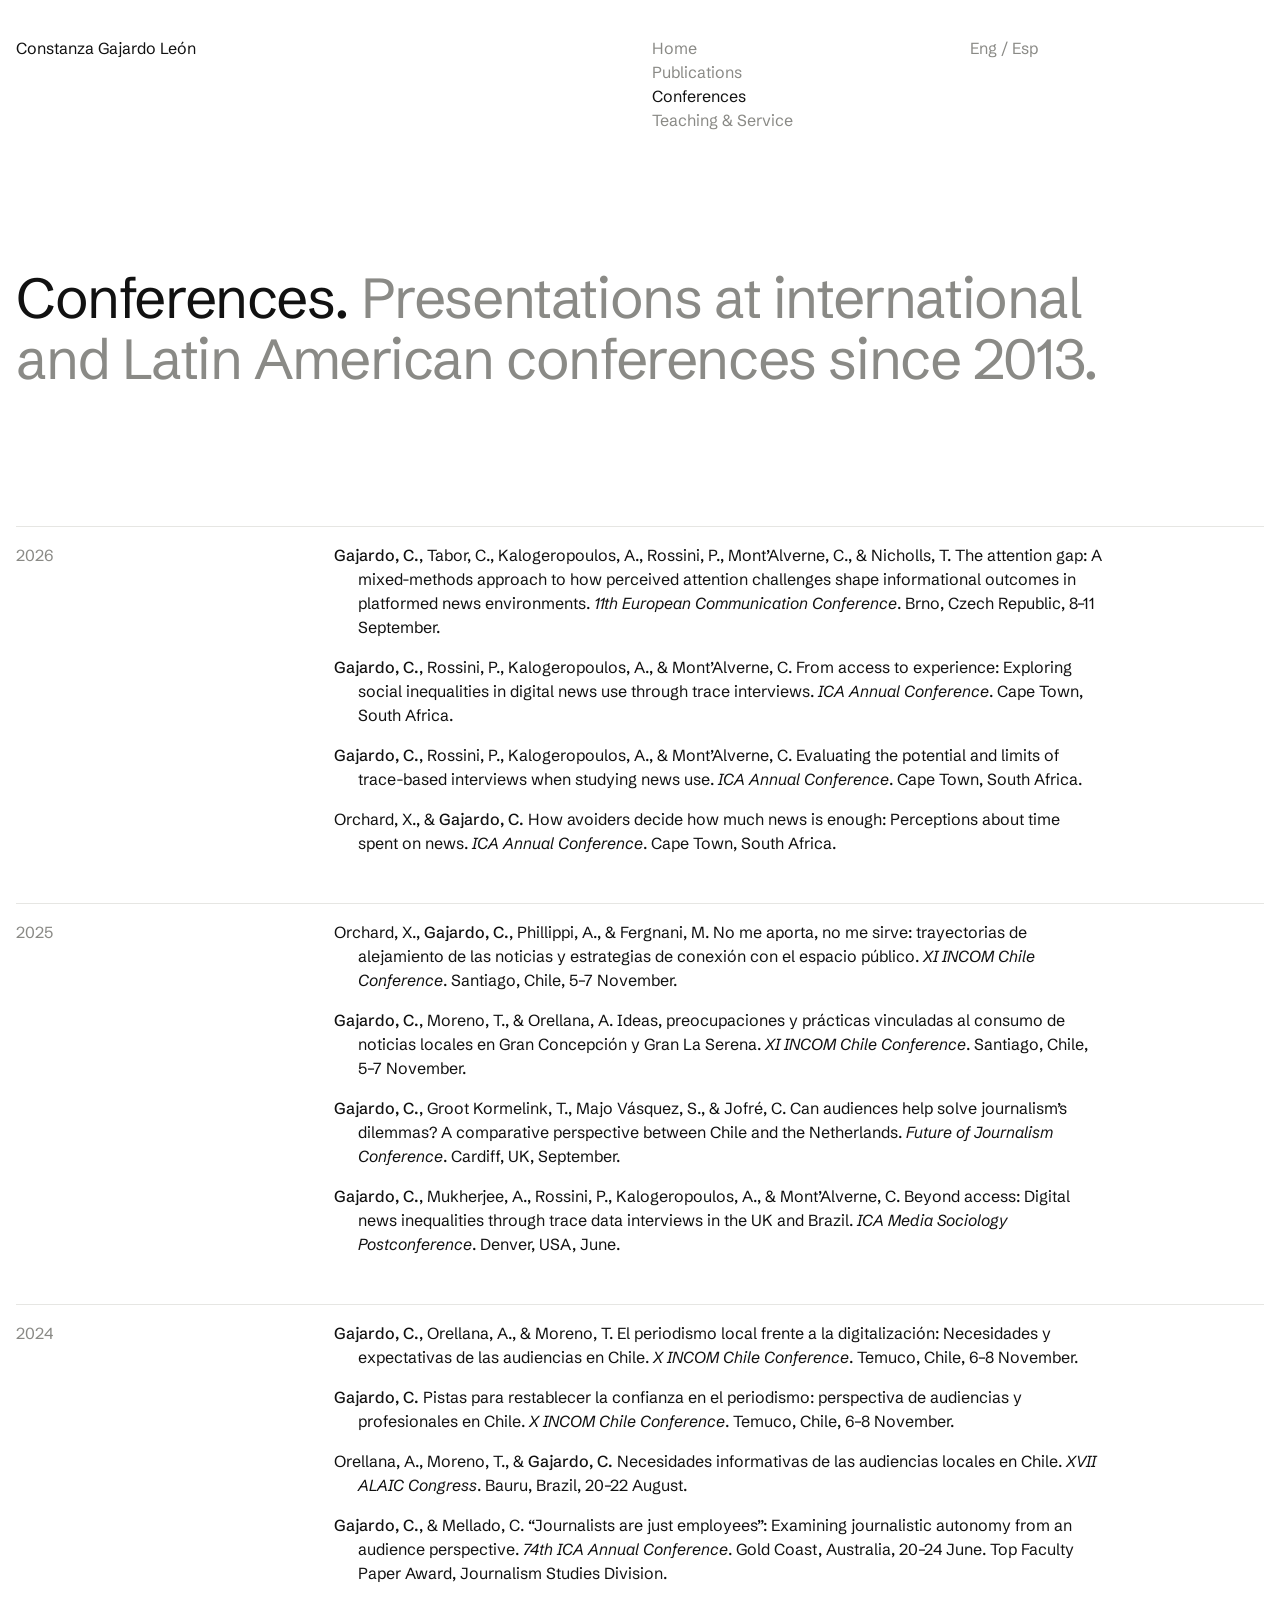
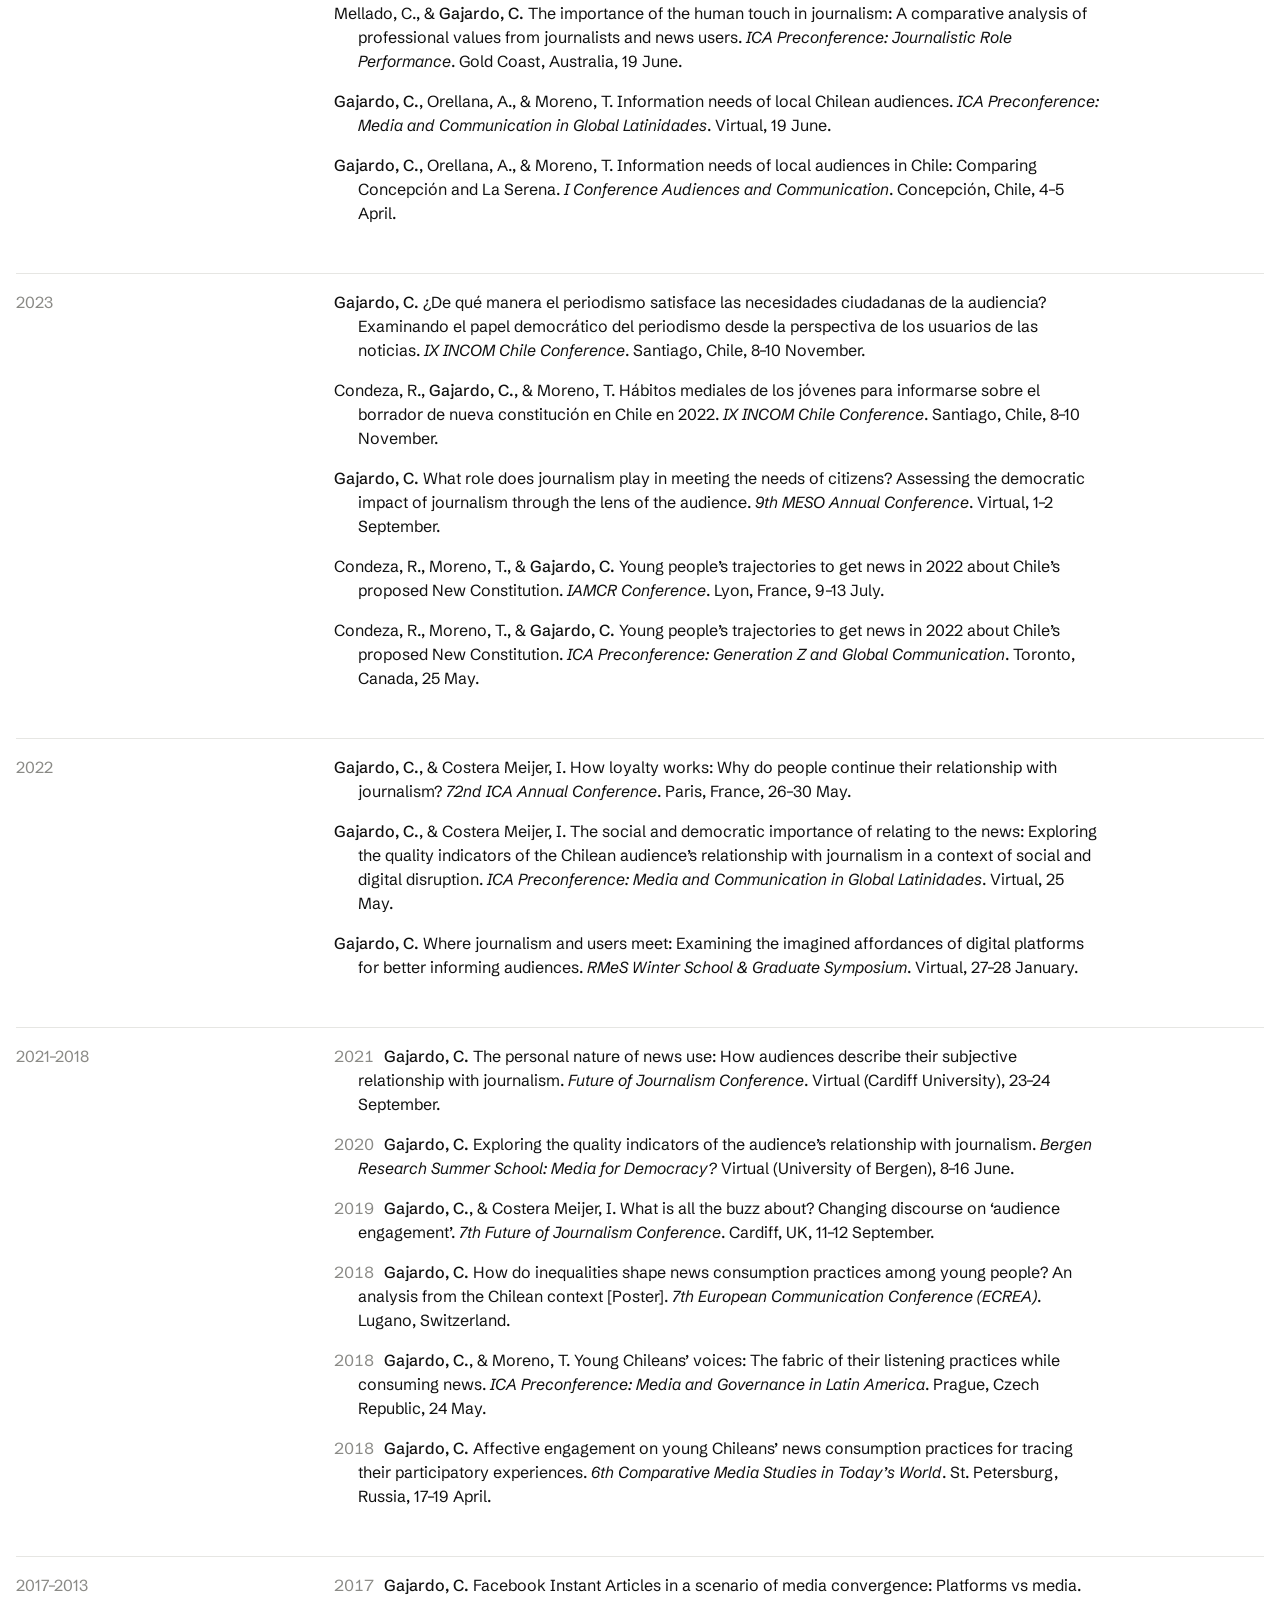
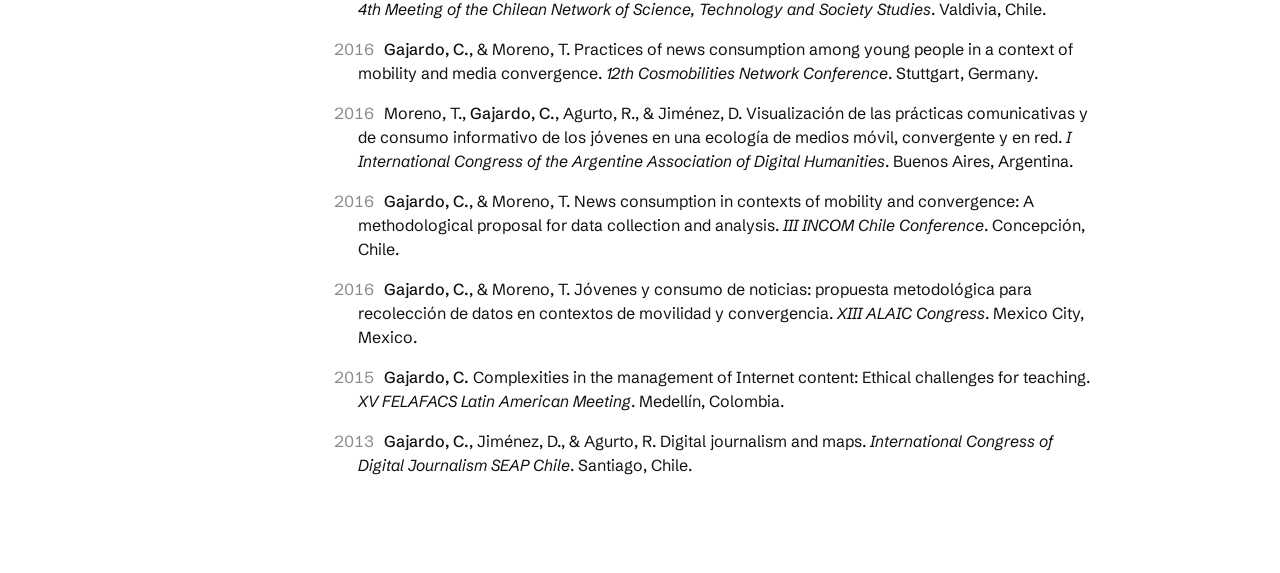
==== conferences.html @ 3b59dcf9 "New site: Swiss layout, publications, conferences, teaching, consulting Co-Authored-By: Claude Opus " ====
<!doctype html>
<html lang="en">
<head>
<meta charset="utf-8">
<meta name="viewport" content="width=device-width, initial-scale=1, viewport-fit=cover">
<title>Conferences · Constanza Gajardo León</title>
<meta name="description" content="Conference presentations by Constanza Gajardo León at ICA, ECREA, Future of Journalism, IAMCR, INCOM and ALAIC since 2013.">
<link rel="canonical" href="https://constnz.github.io/conferences.html">
<meta name="author" content="Constanza Gajardo León">
<meta name="robots" content="index, follow">
<meta property="og:type" content="website">
<meta property="og:title" content="Conferences · Constanza Gajardo León">
<meta property="og:description" content="Conference presentations by Constanza Gajardo León at ICA, ECREA, Future of Journalism, IAMCR, INCOM and ALAIC since 2013.">
<meta property="og:url" content="https://constnz.github.io/conferences.html">
<meta property="og:locale" content="en_GB">
<meta name="twitter:card" content="summary">
<link rel="preconnect" href="https://fonts.googleapis.com">
<link rel="preconnect" href="https://fonts.gstatic.com" crossorigin>
<link rel="stylesheet" href="https://fonts.googleapis.com/css2?family=Schibsted+Grotesk:ital,wght@0,400;0,500;1,400&display=swap">
<link rel="stylesheet" href="style.css">
</head>
<body>
<div class="wrap">

  <header class="site grid">
    <a href="index.html">Constanza Gajardo León</a>
    <div aria-hidden="true"></div>
    <nav aria-label="Site"><ul>
      <li><a href="index.html">Home</a></li>
      <li><a href="publications.html">Publications</a></li>
      <li><a href="conferences.html" aria-current="page">Conferences</a></li>
      <li><a href="teaching.html">Teaching &amp; Service</a></li>
    </ul></nav>
    <div class="lang"><a href="index.html">Eng</a> <span class="muted">/</span> <a href="es.html" lang="es">Esp</a></div>
  </header>

  <main class="grid">
    <h1 class="statement">Conferences. <span class="muted">Presentations at international and Latin American conferences since 2013.</span></h1>
  </main>

  <div class="page">

  <section aria-labelledby="y2026">
    <h2 id="y2026">2026</h2>
    <ol class="refs">
      <li><b>Gajardo, C.</b>, Tabor, C., Kalogeropoulos, A., Rossini, P., Mont’Alverne, C., &amp; Nicholls, T. The attention gap: A mixed-methods approach to how perceived attention challenges shape informational outcomes in platformed news environments. <i>11th European Communication Conference</i>. Brno, Czech Republic, 8–11 September.</li>
      <li><b>Gajardo, C.</b>, Rossini, P., Kalogeropoulos, A., &amp; Mont’Alverne, C. From access to experience: Exploring social inequalities in digital news use through trace interviews. <i>ICA Annual Conference</i>. Cape Town, South Africa.</li>
      <li><b>Gajardo, C.</b>, Rossini, P., Kalogeropoulos, A., &amp; Mont’Alverne, C. Evaluating the potential and limits of trace-based interviews when studying news use. <i>ICA Annual Conference</i>. Cape Town, South Africa.</li>
      <li>Orchard, X., &amp; <b>Gajardo, C.</b> How avoiders decide how much news is enough: Perceptions about time spent on news. <i>ICA Annual Conference</i>. Cape Town, South Africa.</li>
    </ol>
  </section>

  <section aria-labelledby="y2025">
    <h2 id="y2025">2025</h2>
    <ol class="refs">
      <li>Orchard, X., <b>Gajardo, C.</b>, Phillippi, A., &amp; Fergnani, M. No me aporta, no me sirve: trayectorias de alejamiento de las noticias y estrategias de conexión con el espacio público. <i>XI INCOM Chile Conference</i>. Santiago, Chile, 5–7 November.</li>
      <li><b>Gajardo, C.</b>, Moreno, T., &amp; Orellana, A. Ideas, preocupaciones y prácticas vinculadas al consumo de noticias locales en Gran Concepción y Gran La Serena. <i>XI INCOM Chile Conference</i>. Santiago, Chile, 5–7 November.</li>
      <li><b>Gajardo, C.</b>, Groot Kormelink, T., Majo Vásquez, S., &amp; Jofré, C. Can audiences help solve journalism’s dilemmas? A comparative perspective between Chile and the Netherlands. <i>Future of Journalism Conference</i>. Cardiff, UK, September.</li>
      <li><b>Gajardo, C.</b>, Mukherjee, A., Rossini, P., Kalogeropoulos, A., &amp; Mont’Alverne, C. Beyond access: Digital news inequalities through trace data interviews in the UK and Brazil. <i>ICA Media Sociology Postconference</i>. Denver, USA, June.</li>
    </ol>
  </section>

  <section aria-labelledby="y2024">
    <h2 id="y2024">2024</h2>
    <ol class="refs">
      <li><b>Gajardo, C.</b>, Orellana, A., &amp; Moreno, T. El periodismo local frente a la digitalización: Necesidades y expectativas de las audiencias en Chile. <i>X INCOM Chile Conference</i>. Temuco, Chile, 6–8 November.</li>
      <li><b>Gajardo, C.</b> Pistas para restablecer la confianza en el periodismo: perspectiva de audiencias y profesionales en Chile. <i>X INCOM Chile Conference</i>. Temuco, Chile, 6–8 November.</li>
      <li>Orellana, A., Moreno, T., &amp; <b>Gajardo, C.</b> Necesidades informativas de las audiencias locales en Chile. <i>XVII ALAIC Congress</i>. Bauru, Brazil, 20–22 August.</li>
      <li><b>Gajardo, C.</b>, &amp; Mellado, C. “Journalists are just employees”: Examining journalistic autonomy from an audience perspective. <i>74th ICA Annual Conference</i>. Gold Coast, Australia, 20–24 June. Top Faculty Paper Award, Journalism Studies Division.</li>
      <li>Mellado, C., &amp; <b>Gajardo, C.</b> The importance of the human touch in journalism: A comparative analysis of professional values from journalists and news users. <i>ICA Preconference: Journalistic Role Performance</i>. Gold Coast, Australia, 19 June.</li>
      <li><b>Gajardo, C.</b>, Orellana, A., &amp; Moreno, T. Information needs of local Chilean audiences. <i>ICA Preconference: Media and Communication in Global Latinidades</i>. Virtual, 19 June.</li>
      <li><b>Gajardo, C.</b>, Orellana, A., &amp; Moreno, T. Information needs of local audiences in Chile: Comparing Concepción and La Serena. <i>I Conference Audiences and Communication</i>. Concepción, Chile, 4–5 April.</li>
    </ol>
  </section>

  <section aria-labelledby="y2023">
    <h2 id="y2023">2023</h2>
    <ol class="refs">
      <li><b>Gajardo, C.</b> ¿De qué manera el periodismo satisface las necesidades ciudadanas de la audiencia? Examinando el papel democrático del periodismo desde la perspectiva de los usuarios de las noticias. <i>IX INCOM Chile Conference</i>. Santiago, Chile, 8–10 November.</li>
      <li>Condeza, R., <b>Gajardo, C.</b>, &amp; Moreno, T. Hábitos mediales de los jóvenes para informarse sobre el borrador de nueva constitución en Chile en 2022. <i>IX INCOM Chile Conference</i>. Santiago, Chile, 8–10 November.</li>
      <li><b>Gajardo, C.</b> What role does journalism play in meeting the needs of citizens? Assessing the democratic impact of journalism through the lens of the audience. <i>9th MESO Annual Conference</i>. Virtual, 1–2 September.</li>
      <li>Condeza, R., Moreno, T., &amp; <b>Gajardo, C.</b> Young people’s trajectories to get news in 2022 about Chile’s proposed New Constitution. <i>IAMCR Conference</i>. Lyon, France, 9–13 July.</li>
      <li>Condeza, R., Moreno, T., &amp; <b>Gajardo, C.</b> Young people’s trajectories to get news in 2022 about Chile’s proposed New Constitution. <i>ICA Preconference: Generation Z and Global Communication</i>. Toronto, Canada, 25 May.</li>
    </ol>
  </section>

  <section aria-labelledby="y2022">
    <h2 id="y2022">2022</h2>
    <ol class="refs">
      <li><b>Gajardo, C.</b>, &amp; Costera Meijer, I. How loyalty works: Why do people continue their relationship with journalism? <i>72nd ICA Annual Conference</i>. Paris, France, 26–30 May.</li>
      <li><b>Gajardo, C.</b>, &amp; Costera Meijer, I. The social and democratic importance of relating to the news: Exploring the quality indicators of the Chilean audience’s relationship with journalism in a context of social and digital disruption. <i>ICA Preconference: Media and Communication in Global Latinidades</i>. Virtual, 25 May.</li>
      <li><b>Gajardo, C.</b> Where journalism and users meet: Examining the imagined affordances of digital platforms for better informing audiences. <i>RMeS Winter School &amp; Graduate Symposium</i>. Virtual, 27–28 January.</li>
    </ol>
  </section>

  <section aria-labelledby="y2018">
    <h2 id="y2018">2021–2018</h2>
    <ol class="refs">
      <li><span class="yr">2021</span><b>Gajardo, C.</b> The personal nature of news use: How audiences describe their subjective relationship with journalism. <i>Future of Journalism Conference</i>. Virtual (Cardiff University), 23–24 September.</li>
      <li><span class="yr">2020</span><b>Gajardo, C.</b> Exploring the quality indicators of the audience’s relationship with journalism. <i>Bergen Research Summer School: Media for Democracy?</i> Virtual (University of Bergen), 8–16 June.</li>
      <li><span class="yr">2019</span><b>Gajardo, C.</b>, &amp; Costera Meijer, I. What is all the buzz about? Changing discourse on ‘audience engagement’. <i>7th Future of Journalism Conference</i>. Cardiff, UK, 11–12 September.</li>
      <li><span class="yr">2018</span><b>Gajardo, C.</b> How do inequalities shape news consumption practices among young people? An analysis from the Chilean context [Poster]. <i>7th European Communication Conference (ECREA)</i>. Lugano, Switzerland.</li>
      <li><span class="yr">2018</span><b>Gajardo, C.</b>, &amp; Moreno, T. Young Chileans’ voices: The fabric of their listening practices while consuming news. <i>ICA Preconference: Media and Governance in Latin America</i>. Prague, Czech Republic, 24 May.</li>
      <li><span class="yr">2018</span><b>Gajardo, C.</b> Affective engagement on young Chileans’ news consumption practices for tracing their participatory experiences. <i>6th Comparative Media Studies in Today’s World</i>. St. Petersburg, Russia, 17–19 April.</li>
    </ol>
  </section>

  <section aria-labelledby="y2013">
    <h2 id="y2013">2017–2013</h2>
    <ol class="refs">
      <li><span class="yr">2017</span><b>Gajardo, C.</b> Facebook Instant Articles in a scenario of media convergence: Platforms vs media. <i>4th Meeting of the Chilean Network of Science, Technology and Society Studies</i>. Valdivia, Chile.</li>
      <li><span class="yr">2016</span><b>Gajardo, C.</b>, &amp; Moreno, T. Practices of news consumption among young people in a context of mobility and media convergence. <i>12th Cosmobilities Network Conference</i>. Stuttgart, Germany.</li>
      <li><span class="yr">2016</span>Moreno, T., <b>Gajardo, C.</b>, Agurto, R., &amp; Jiménez, D. Visualización de las prácticas comunicativas y de consumo informativo de los jóvenes en una ecología de medios móvil, convergente y en red. <i>I International Congress of the Argentine Association of Digital Humanities</i>. Buenos Aires, Argentina.</li>
      <li><span class="yr">2016</span><b>Gajardo, C.</b>, &amp; Moreno, T. News consumption in contexts of mobility and convergence: A methodological proposal for data collection and analysis. <i>III INCOM Chile Conference</i>. Concepción, Chile.</li>
      <li><span class="yr">2016</span><b>Gajardo, C.</b>, &amp; Moreno, T. Jóvenes y consumo de noticias: propuesta metodológica para recolección de datos en contextos de movilidad y convergencia. <i>XIII ALAIC Congress</i>. Mexico City, Mexico.</li>
      <li><span class="yr">2015</span><b>Gajardo, C.</b> Complexities in the management of Internet content: Ethical challenges for teaching. <i>XV FELAFACS Latin American Meeting</i>. Medellín, Colombia.</li>
      <li><span class="yr">2013</span><b>Gajardo, C.</b>, Jiménez, D., &amp; Agurto, R. Digital journalism and maps. <i>International Congress of Digital Journalism SEAP Chile</i>. Santiago, Chile.</li>
    </ol>
  </section>


  </div>


</div>
</body>
</html>
---- style.css ----
/* Constanza Gajardo León — site styles. Plain CSS, no build step. MIT licensed. */
/* Layout: a four-column Swiss grid. One typeface, one text size, one large statement per page. */
:root {
  --paper: #ffffff;
  --ink:   #111111;
  --muted: #8a8a86;
  --rule:  #e6e6e3;
  --sans: "Schibsted Grotesk", "Helvetica Neue", Helvetica, Arial, system-ui, sans-serif;
  color-scheme: light;
}
@media (prefers-color-scheme: dark) {
  :root { --paper: #111111; --ink: #f1f1ee; --muted: #8b8b86; --rule: #2a2a28; color-scheme: dark; }
}

*, *::before, *::after { box-sizing: border-box; }
html { -webkit-text-size-adjust: 100%; }
body {
  margin: 0; background: var(--paper); color: var(--ink);
  font: 400 1rem/1.5 var(--sans);
  padding-block: clamp(1.25rem, 3vw, 2.25rem) clamp(3rem, 8vw, 6rem);
  padding-left: max(16px, env(safe-area-inset-left, 0px));
  padding-right: max(16px, env(safe-area-inset-right, 0px));
}
.wrap { max-width: 90rem; margin: 0 auto; display: grid; gap: clamp(4rem, 11vw, 8.5rem); }

a {
  color: inherit;
  text-decoration: underline; text-decoration-color: transparent;
  text-underline-offset: 3px; text-decoration-thickness: 1px;
  transition: color .25s ease, text-decoration-color .25s ease;
}
a:hover { text-decoration-color: currentColor; }

/* Smooth movement: cross-fade between pages, gentle fade-in on load */
@view-transition { navigation: auto; }
::view-transition-old(root), ::view-transition-new(root) { animation-duration: .35s; animation-timing-function: ease; }
@keyframes rise { from { opacity: 0; transform: translateY(8px); } to { opacity: 1; transform: none; } }
.wrap > * { animation: rise .7s cubic-bezier(.2, .7, .2, 1) both; }
.wrap > *:nth-child(2) { animation-delay: .08s; }
.wrap > *:nth-child(3) { animation-delay: .16s; }
.wrap > *:nth-child(n+4) { animation-delay: .24s; }
html { scroll-behavior: smooth; }
@media (prefers-reduced-motion: reduce) {
  .wrap > * { animation: none; }
  a { transition: none; }
  html { scroll-behavior: auto; }
  @view-transition { navigation: none; }
}
a:focus-visible { outline: 2px solid var(--ink); outline-offset: 3px; }
.muted { color: var(--muted); }
i, em { font-style: italic; }

/* The grid */
.grid { display: grid; grid-template-columns: repeat(4, minmax(0, 1fr)); gap: 1.5rem; }
.grid > * { min-width: 0; }

/* Site header */
.site ul { list-style: none; margin: 0; padding: 0; }
.site nav a { color: var(--muted); }
.site nav a[aria-current="page"] { color: var(--ink); }
.site .lang a { color: var(--muted); }
.site .lang a[aria-current="page"] { color: var(--ink); }

/* The one large thing on each page */
.statement {
  grid-column: 1 / -1; margin: 0;
  font: 400 clamp(1.9rem, 4.4vw, 3.6rem)/1.08 var(--sans);
  letter-spacing: -.025em; max-width: 22em; text-wrap: balance;
}
.statement .muted { color: var(--muted); }

/* Home columns */
.cols p { margin: 0 0 .9rem; }
.label { display: block; color: var(--muted); margin-bottom: .5rem; }
ol.short { list-style: none; margin: 0; padding: 0; display: grid; gap: .6rem; }

/* Inner pages: label in the first column, content across the other three */
.page { display: grid; gap: 3rem; }
section { display: grid; grid-template-columns: repeat(4, minmax(0, 1fr)); gap: 0 1.5rem; border-top: 1px solid var(--rule); padding-top: 1rem; }
section > h2 { grid-column: 1; grid-row: 1 / span 20; margin: 0; font: 400 1rem/1.5 var(--sans); color: var(--muted); }
section > :not(h2) { grid-column: 2 / -1; min-width: 0; }
section > :not(h2) + :not(h2) { margin-top: .75rem; }
h3 { margin: 1rem 0 0; font: 400 1rem/1.5 var(--sans); color: var(--muted); }
section > h3:first-of-type { margin-top: 0; }

ol.refs { list-style: none; margin: 0; padding: 0; display: grid; gap: 1rem; max-width: 48rem; }
ol.refs li { padding-left: 1.5rem; text-indent: -1.5rem; }
ol.refs a { color: var(--muted); word-break: break-word; }
ol.refs a:hover { color: var(--ink); }
ol.refs b { font-weight: 500; }
.yr { color: var(--muted); margin-right: .6rem; font-variant-numeric: tabular-nums; }

ul.log { list-style: none; margin: 0; padding: 0; display: grid; gap: .6rem; max-width: 52rem; }
ul.log li { display: grid; grid-template-columns: 7rem minmax(0, 1fr); gap: 1.5rem; }
.kind { color: var(--muted); font-variant-numeric: tabular-nums; }
.where { color: var(--muted); }

@media (max-width: 760px) {
  .grid { grid-template-columns: repeat(2, minmax(0, 1fr)); gap: 1.5rem 1rem; }
  .wide { grid-column: 1 / -1; }
  .site > [aria-hidden="true"] { display: none; }
  section { grid-template-columns: 1fr; }
  section > h2, section > :not(h2) { grid-column: 1; grid-row: auto; }
  section > h2 { margin-bottom: .75rem; }
  ul.log li { grid-template-columns: 1fr; gap: 0; }
}

/* Consulting: services as a small grid of title + description */
.services { display: grid; grid-template-columns: repeat(3, minmax(0, 1fr)); gap: 2rem 1.5rem; }
.services h3 { margin: 0 0 .4rem; color: var(--ink); }
.services p { margin: 0; color: var(--muted); }
.note { color: var(--muted); max-width: 40rem; margin: 0; }
.cta { font: 400 clamp(1.4rem, 2.6vw, 2rem)/1.2 var(--sans); letter-spacing: -.015em; margin: 0; max-width: 28em; }
@media (max-width: 760px) { .services { grid-template-columns: 1fr; } }

.services.two { grid-template-columns: repeat(2, minmax(0, 1fr)); max-width: 52rem; }
.cta + .services { margin-top: 1.75rem; }
@media (max-width: 760px) { .services.two { grid-template-columns: 1fr; } }
.prose { max-width: 40rem; }
.prose p { margin: 0 0 1rem; }
.prose p:last-child { margin-bottom: 0; }
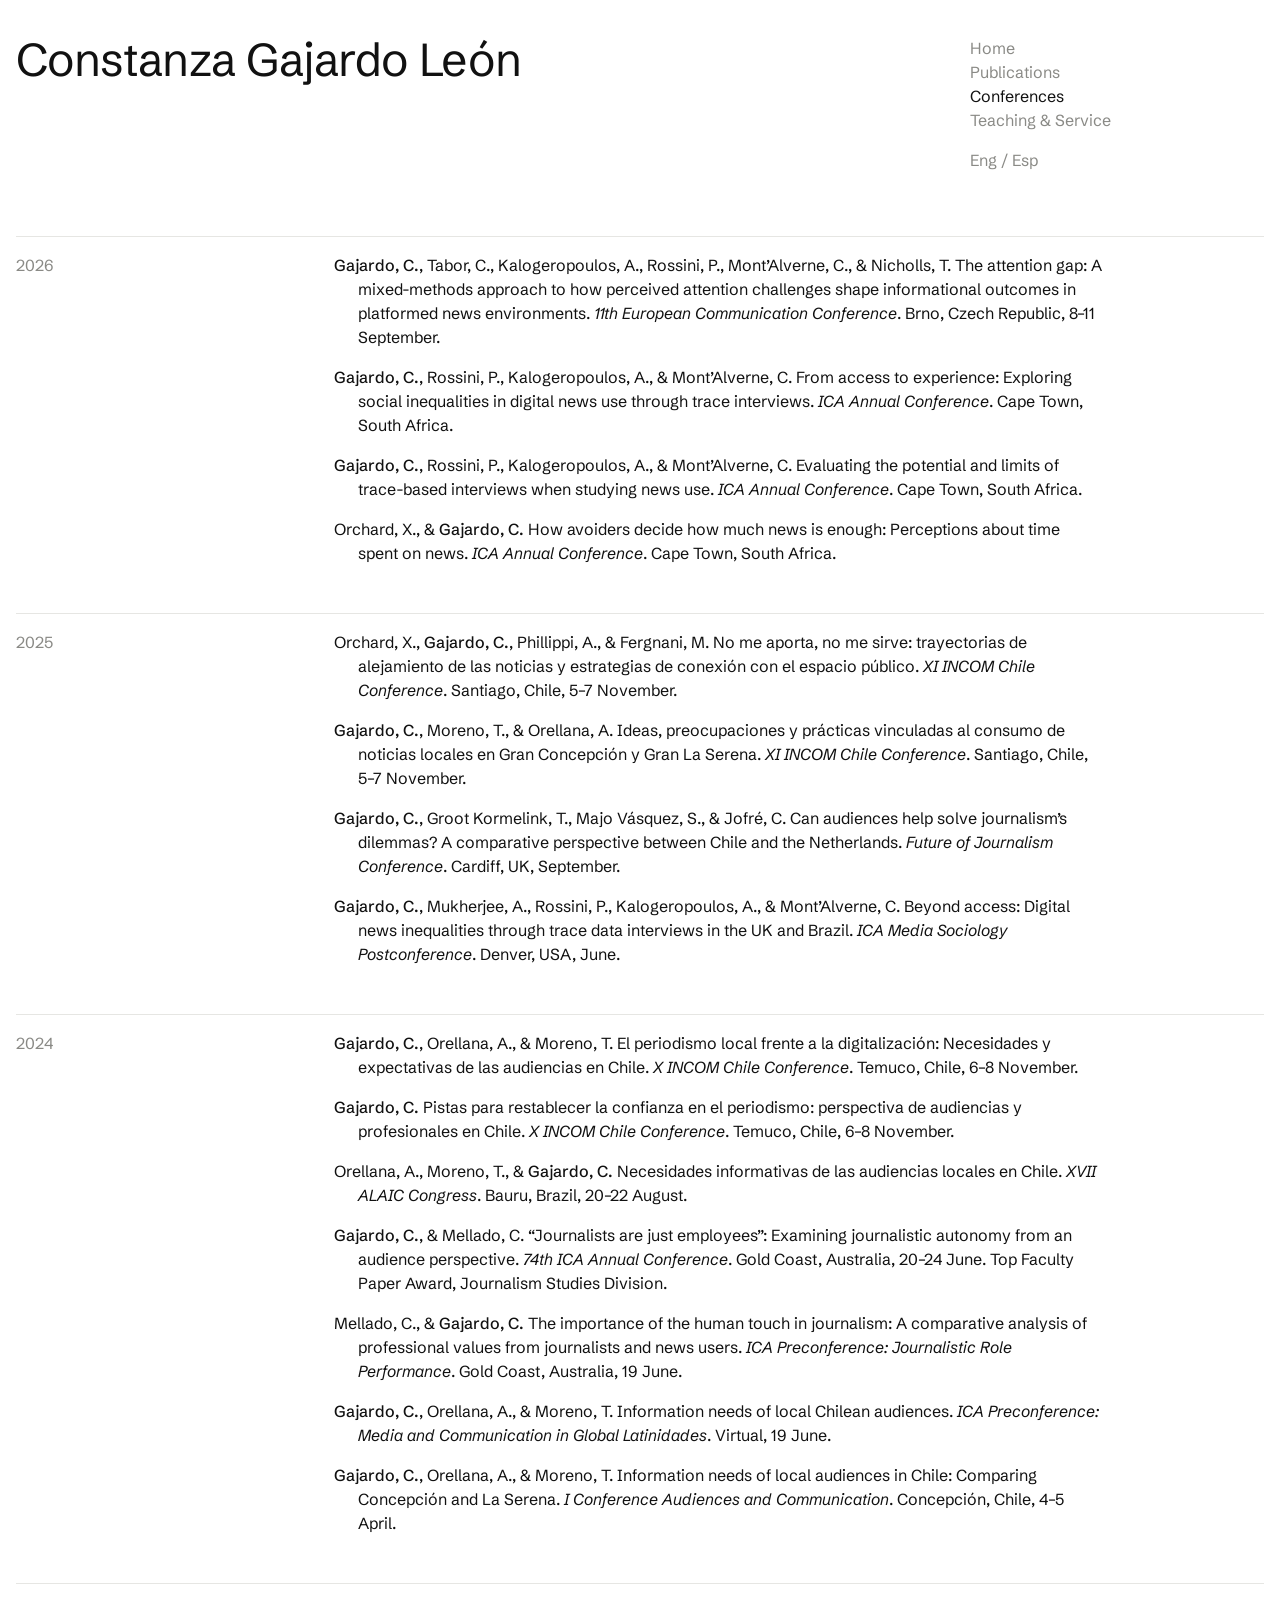
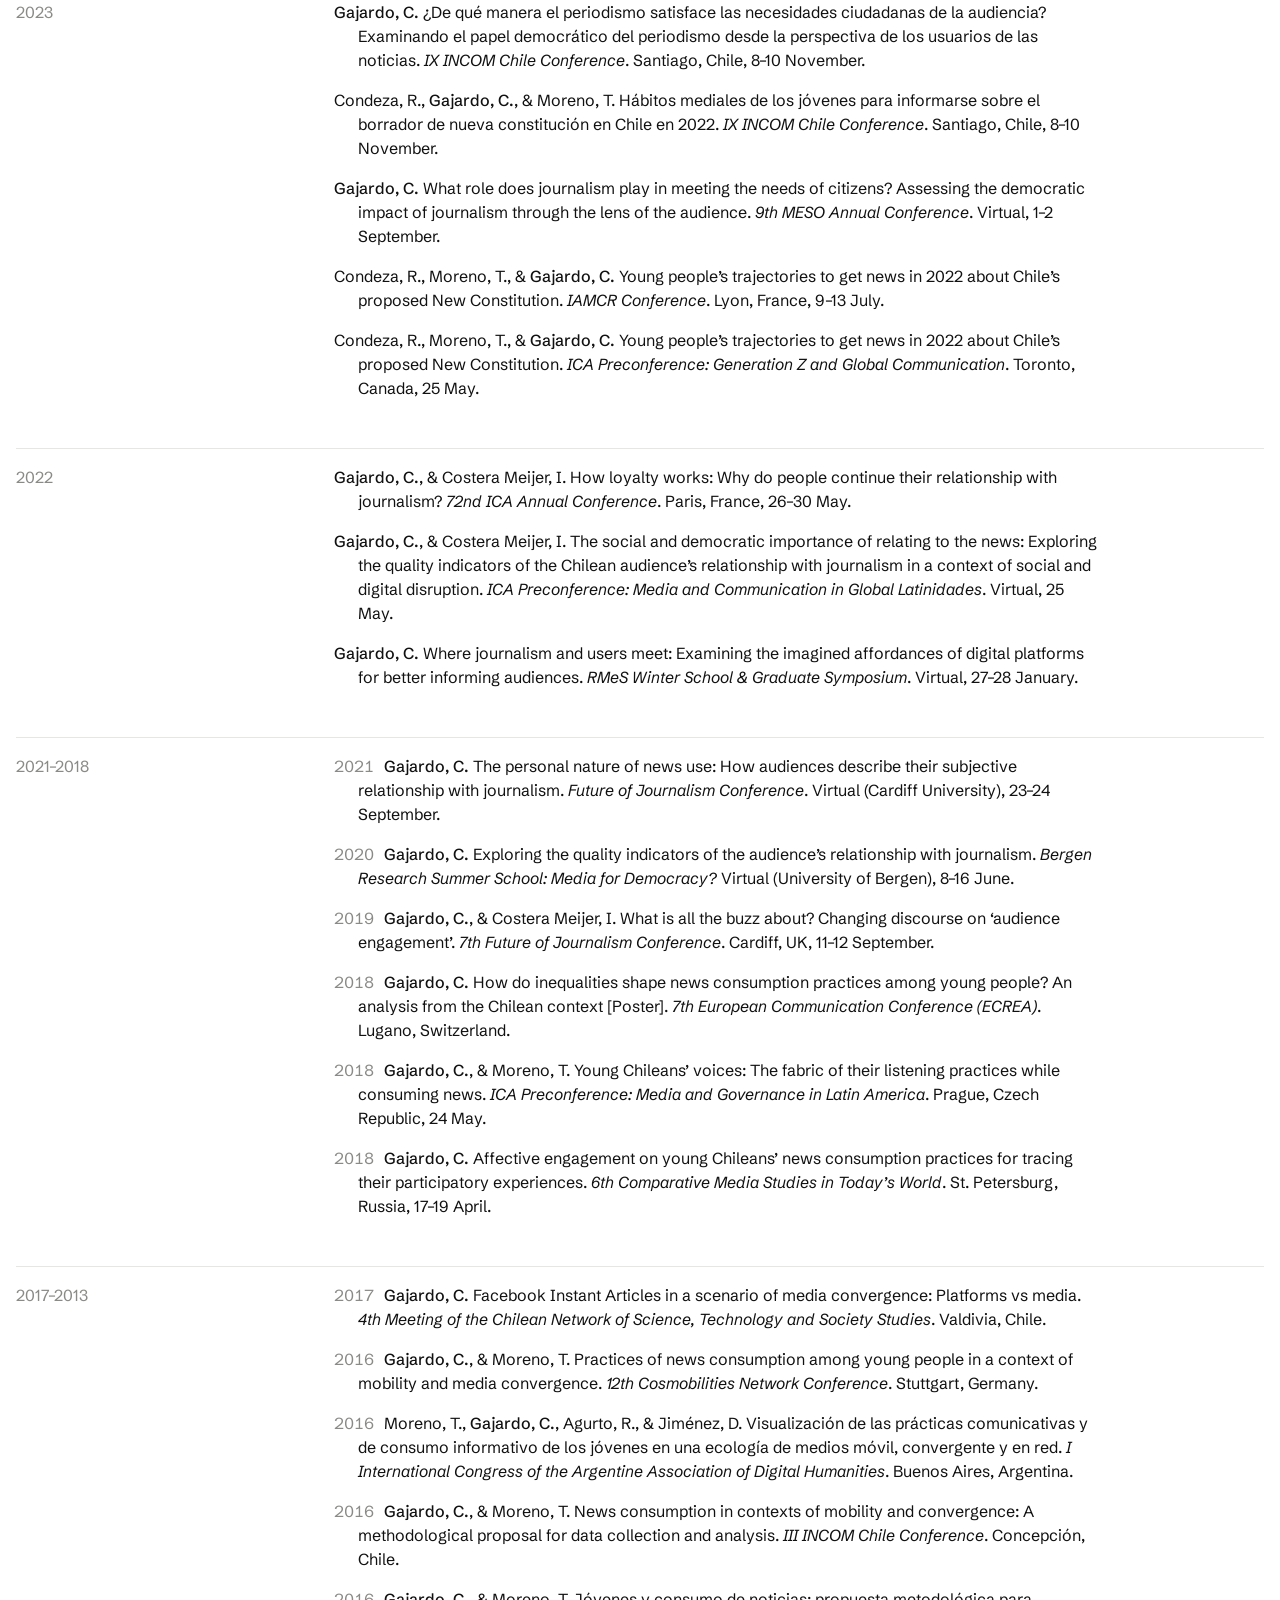
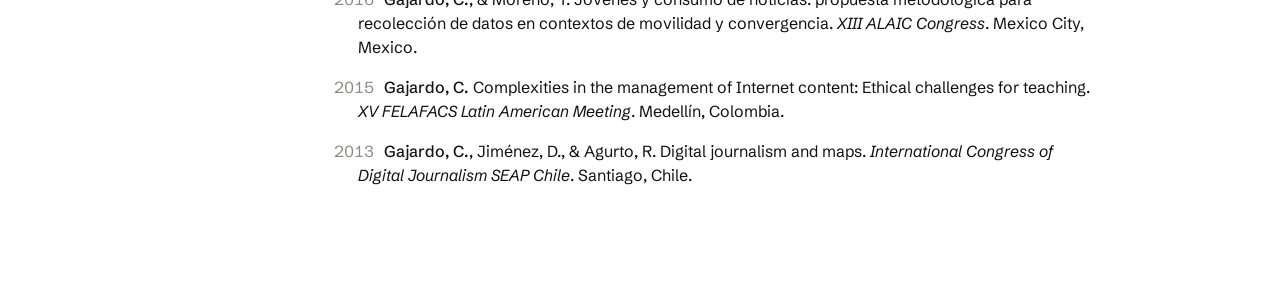
==== commit 7b30dd03: "Home page: name header, portrait and bio; consistent header on all pages Co-Authored-By: Claude Opus" ====
--- a/conferences.html
+++ b/conferences.html
@@ -22,21 +22,20 @@
 <body>
 <div class="wrap">
 
-  <header class="site grid">
-    <a href="index.html">Constanza Gajardo León</a>
-    <div aria-hidden="true"></div>
-    <nav aria-label="Site"><ul>
+  <header class="site grid big">
+    <p class="name"><a href="index.html">Constanza Gajardo León</a></p>
+    <div class="navcol">
+      <nav aria-label="Site"><ul>
       <li><a href="index.html">Home</a></li>
       <li><a href="publications.html">Publications</a></li>
       <li><a href="conferences.html" aria-current="page">Conferences</a></li>
       <li><a href="teaching.html">Teaching &amp; Service</a></li>
     </ul></nav>
-    <div class="lang"><a href="index.html">Eng</a> <span class="muted">/</span> <a href="es.html" lang="es">Esp</a></div>
+      <div class="lang"><a href="index.html">Eng</a> <span class="muted">/</span> <a href="es.html" lang="es">Esp</a></div>
+    </div>
   </header>
 
-  <main class="grid">
-    <h1 class="statement">Conferences. <span class="muted">Presentations at international and Latin American conferences since 2013.</span></h1>
-  </main>
+  <h1 class="sr-only">Conferences</h1>
 
   <div class="page">
 
--- a/style.css
+++ b/style.css
@@ -119,3 +119,65 @@
 .prose { max-width: 40rem; }
 .prose p { margin: 0 0 1rem; }
 .prose p:last-child { margin-bottom: 0; }
+
+/* Home: portrait in the first column, bio across the other three */
+.name { margin: 0; font: inherit; }
+.hero { align-items: start; }
+.portrait { grid-column: 1; margin: 0; width: 100%; }
+.portrait img { display: block; width: 100%; height: auto; aspect-ratio: 4 / 5; object-fit: cover; }
+.bio { grid-column: 2 / -1; max-width: 46rem; }
+.bio p { margin: 0 0 1rem; max-width: 40em; }
+.bio-lead { font: 400 clamp(1.6rem, 3vw, 2.5rem)/1.12 var(--sans); letter-spacing: -.02em; max-width: 18em !important; margin-bottom: 1.75rem !important; text-wrap: balance; }
+.span2 { grid-column: span 2; }
+@media (max-width: 760px) {
+  .portrait { grid-column: 1 / -1; max-width: 12rem; }
+  .bio { grid-column: 1 / -1; }
+  .cols > [aria-hidden="true"] { display: none; }
+  .span2 { grid-column: 1 / -1; }
+}
+
+/* Header: name across three columns, menu and language in the fourth */
+.site { align-items: start; }
+.site .name { grid-column: 1 / 4; margin: 0; font: inherit; }
+.site .navcol { grid-column: 4; display: grid; gap: 1rem; align-content: start; }
+.site.big .name { font: 400 clamp(2.6rem, 6.4vw, 5.8rem)/.95 var(--sans); letter-spacing: -.035em; text-wrap: balance; }
+.site.big + .hero { margin-top: calc(-1 * clamp(4rem, 11vw, 8.5rem) + clamp(2.5rem, 5vw, 4.5rem)); }
+.bio-lead { color: var(--muted); }
+@media (max-width: 760px) {
+  .site .name, .site .navcol { grid-column: 1 / -1; }
+  .site .navcol nav ul { display: flex; flex-wrap: wrap; gap: .25rem 1rem; }
+  .site .navcol { gap: .5rem; }
+}
+
+.sr-only { position: absolute; width: 1px; height: 1px; overflow: hidden; clip: rect(0 0 0 0); white-space: nowrap; }
+.site.big + .sr-only + .page { margin-top: calc(-1 * clamp(4rem, 11vw, 8.5rem) + clamp(2.5rem, 5vw, 4.5rem)); }
+.wrap > .sr-only { animation: none; }
+
+/* Name at medium size */
+.site.big .name { font-size: clamp(2rem, 3.6vw, 3.2rem); line-height: 1.05; letter-spacing: -.02em; }
+.bio p:first-child { margin-top: 0; }
+
+/* Smaller portrait */
+.portrait { max-width: 13rem; }
+@media (max-width: 760px) { .portrait { max-width: 9rem; } }
+
+/* Photo + bio as one compact block, like a book-jacket author note */
+.portrait { justify-self: end; max-width: 12rem; }
+.portrait img { aspect-ratio: 9 / 10; }
+.bio p { font-size: 1.15rem; line-height: 1.55; max-width: 34em; }
+@media (max-width: 760px) { .portrait { justify-self: start; max-width: 9rem; } .bio p { font-size: 1.05rem; } }
+
+/* Photo flush left under the name, bio directly beside it */
+.hero { display: flex; gap: 2rem; align-items: flex-start; }
+.hero .portrait { flex: none; width: 12rem; max-width: none; justify-self: auto; }
+.hero .bio { flex: 1; min-width: 0; }
+@media (max-width: 760px) { .hero { flex-direction: column; gap: 1.5rem; } .hero .portrait { width: 9rem; } }
+
+/* Recent lines up with the bio; Elsewhere stays under the menu */
+.cols { grid-template-columns: 12rem minmax(0, 1fr) minmax(0, calc(25% - 1.125rem)); column-gap: 2rem; }
+.cols .span2 { grid-column: auto; }
+@media (max-width: 760px) { .cols { grid-template-columns: 1fr; } }
+
+/* Recent starts at the left edge, like the photo */
+.cols { grid-template-columns: minmax(0, 1fr) minmax(0, calc(25% - 1.125rem)); }
+.cols > [aria-hidden="true"] { display: none; }
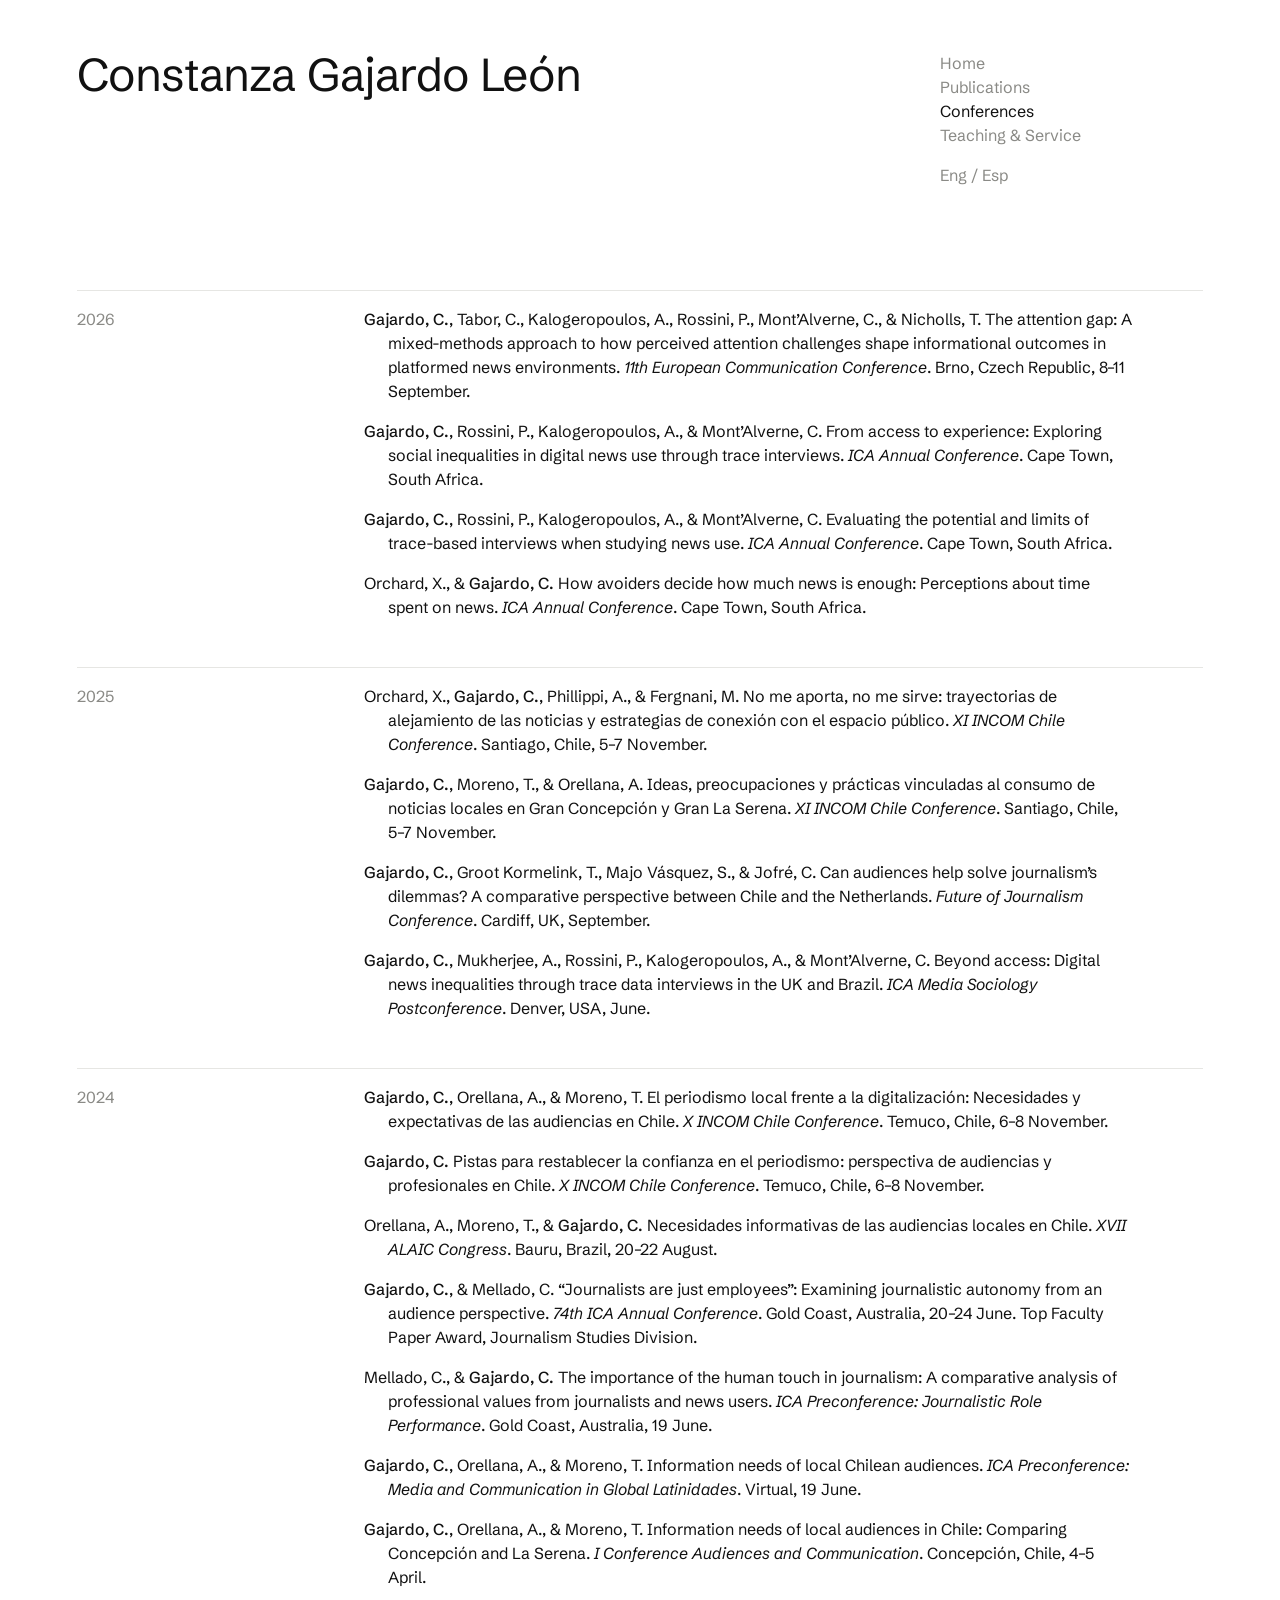
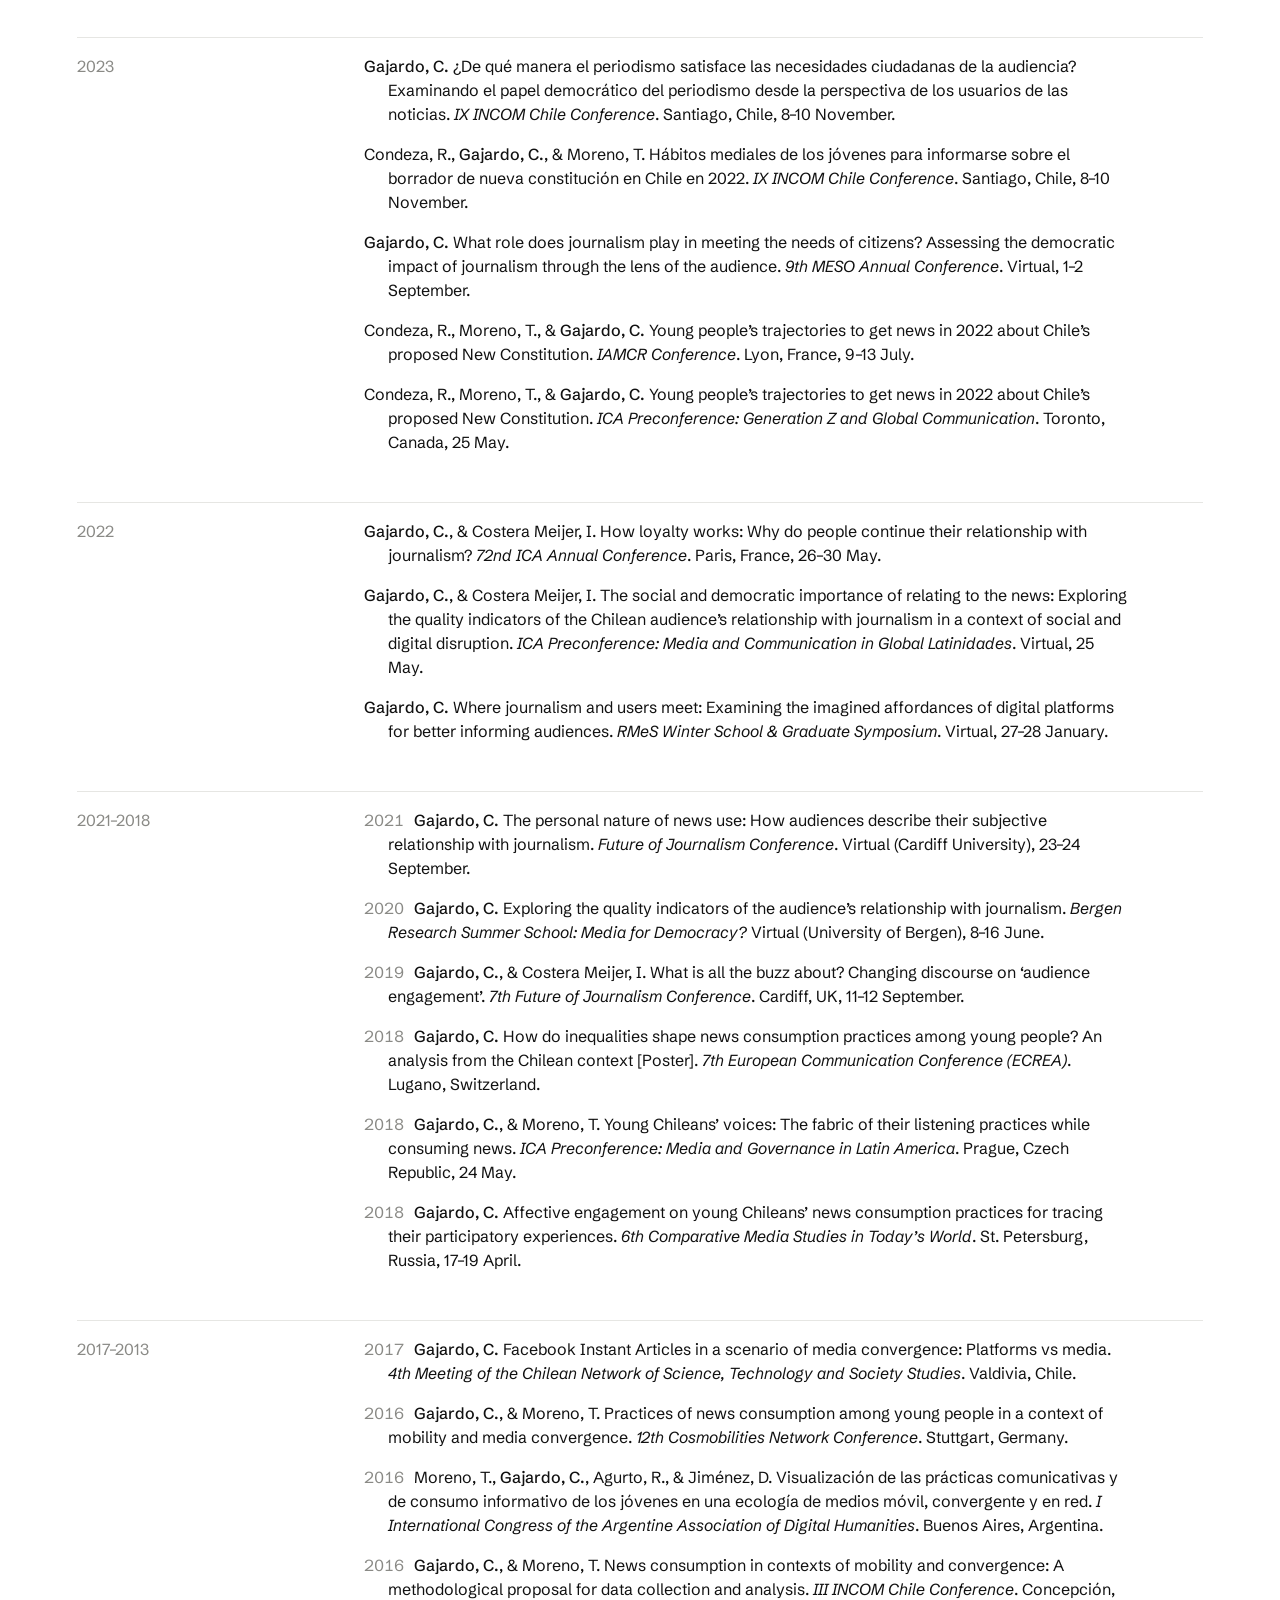
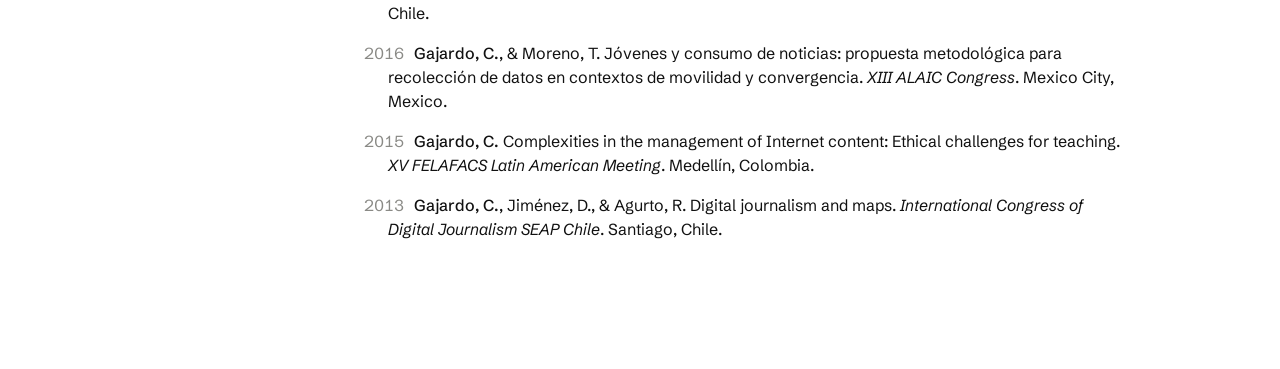
==== commit 516b458f: "Home: first-person bio, wider margins, refined spacing Co-Authored-By: Claude Opus 5.5 <noreply@anth" ====
--- a/conferences.html
+++ b/conferences.html
@@ -17,7 +17,7 @@
 <link rel="preconnect" href="https://fonts.googleapis.com">
 <link rel="preconnect" href="https://fonts.gstatic.com" crossorigin>
 <link rel="stylesheet" href="https://fonts.googleapis.com/css2?family=Schibsted+Grotesk:ital,wght@0,400;0,500;1,400&display=swap">
-<link rel="stylesheet" href="style.css">
+<link rel="stylesheet" href="style.css?v=20261106b">
 </head>
 <body>
 <div class="wrap">
--- a/style.css
+++ b/style.css
@@ -181,3 +181,24 @@
 /* Recent starts at the left edge, like the photo */
 .cols { grid-template-columns: minmax(0, 1fr) minmax(0, calc(25% - 1.125rem)); }
 .cols > [aria-hidden="true"] { display: none; }
+
+/* Bio: big, calm text that carries the page; quiet underlined links */
+.bio p { font-size: clamp(1.3rem, 2vw, 1.75rem); line-height: 1.32; letter-spacing: -.012em; max-width: 30em; margin: 0 0 1.4rem; hyphens: auto; }
+.bio p.bio-small { font-size: 1.1rem; line-height: 1.55; letter-spacing: 0; max-width: 38em; color: var(--muted); margin-bottom: 1rem; }
+.bio a { text-decoration: underline; text-decoration-color: currentColor; text-decoration-thickness: 1px; text-underline-offset: .18em; }
+.bio a:hover { color: var(--muted); }
+.bio-small a { color: var(--ink); }
+.hero { gap: 2.5rem; }
+@media (max-width: 760px) { .bio p { font-size: 1.25rem; } .bio p.bio-small { font-size: 1rem; } }
+
+/* Architectural margins: a framed page with generous, deliberate spacing */
+body {
+  padding-block: clamp(1.5rem, 4vw, 4rem) clamp(4rem, 10vw, 9rem);
+  padding-left: max(clamp(1.25rem, 6vw, 6.5rem), env(safe-area-inset-left, 0px));
+  padding-right: max(clamp(1.25rem, 6vw, 6.5rem), env(safe-area-inset-right, 0px));
+}
+.wrap { max-width: 96rem; gap: clamp(4rem, 12vw, 10rem); }
+.site.big + .hero { margin-top: calc(-1 * clamp(4rem, 12vw, 10rem) + clamp(5rem, 11vw, 10rem)); }
+.site.big + .sr-only + .page { margin-top: calc(-1 * clamp(4rem, 12vw, 10rem) + clamp(4rem, 8vw, 7rem)); }
+.hero { gap: clamp(2rem, 4vw, 4rem); }
+.cols { border-top: 1px solid var(--rule); padding-top: 1.1rem; }
